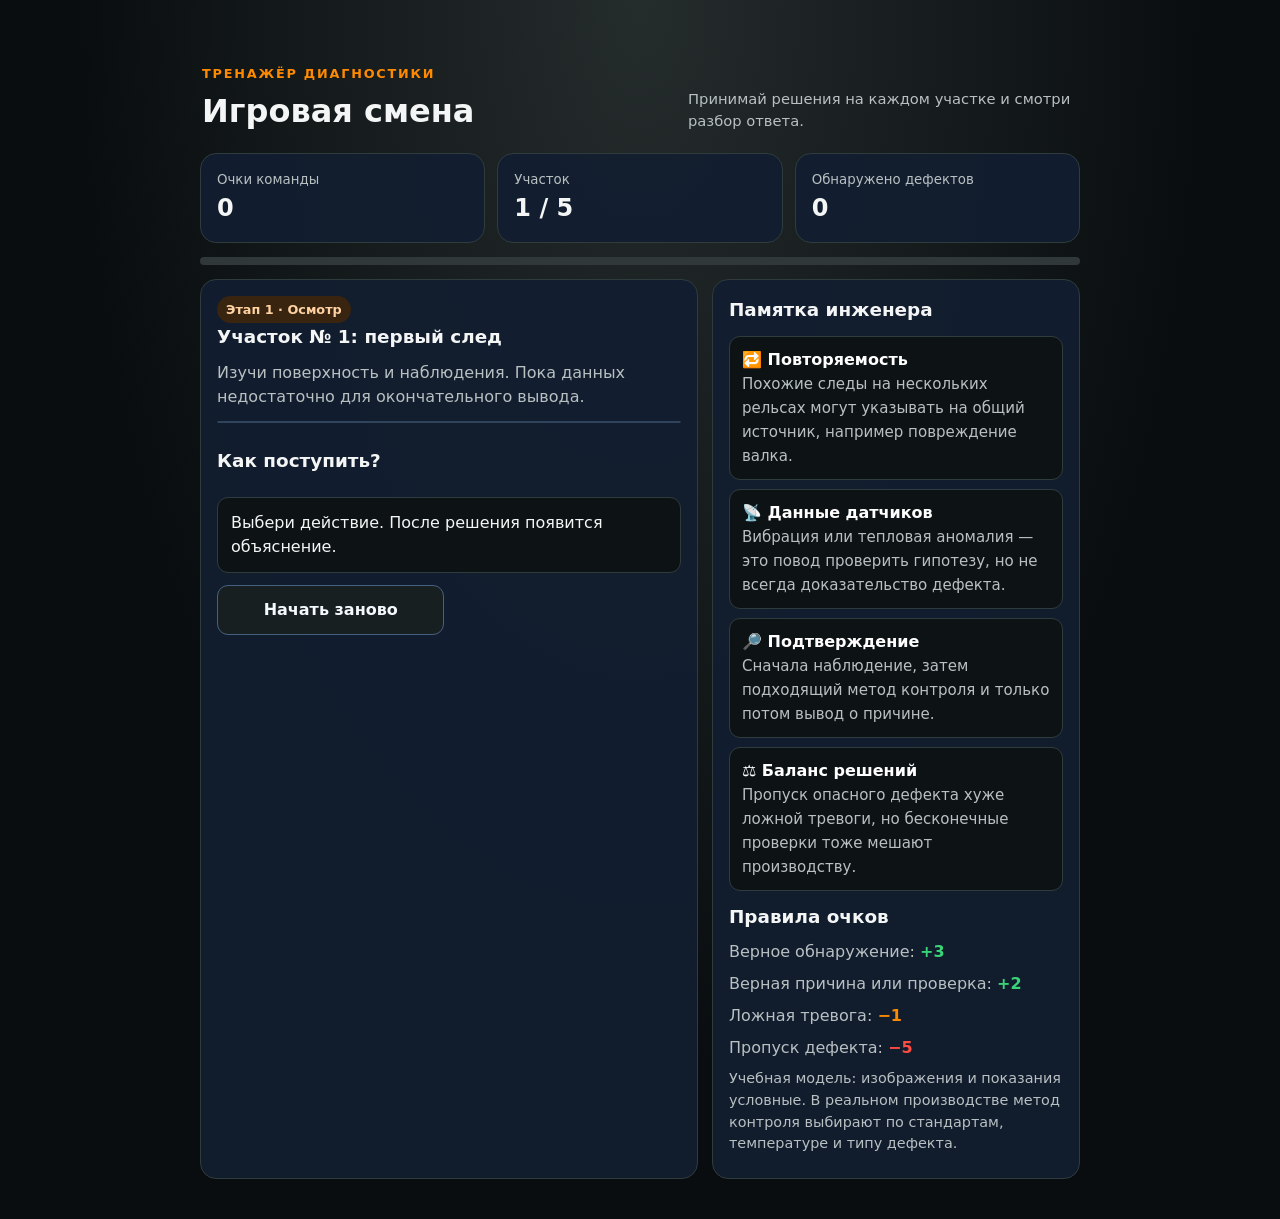
==== game.html @ 3565a5e2 "Add files via upload" ====
<!DOCTYPE html>
<html lang="en">
<head>
    <meta charset="UTF-8">
    <meta name="viewport" content="width=device-width, initial-scale=1.0">
    <title>Тренажер диагностики</title>
    <link href="index.css" rel="stylesheet">
</head>
<body>
<div class="padding">

<div class="section-heading" id="game"><div><div class="eyebrow">Тренажёр диагностики</div><h2>Игровая смена</h2></div><p>Принимай решения на каждом участке и смотри разбор ответа.</p></div>
<div class="stats">
 <div class="stat"><small>Очки команды</small><strong id="score">0</strong></div>
 <div class="stat"><small>Участок</small><strong id="round">1 / 5</strong></div>
 <div class="stat"><small>Обнаружено дефектов</small><strong id="found">0</strong></div>
</div>
<div class="progress"><div id="progress"></div></div>
<div class="layout">
<section class="panel">
 <span class="tag" id="stageTag">Этап 1 · Осмотр</span>
 <h2 id="caseTitle">Участок № 1: первый след</h2>
 <p id="caseIntro">Изучи поверхность и наблюдения. Пока данных недостаточно для окончательного вывода.</p>
 <div class="rail-scene" id="scene"></div>
 <div class="clues" id="clues"></div>
 <div id="decisionArea">
  <h2>Как поступить?</h2>
  <div class="choices" id="choices"></div>
 </div>
 <div class="feedback" id="feedback" aria-live="polite">Выбери действие. После решения появится объяснение.</div>
 <div class="actions">
  <button class="primary hidden" id="nextBtn">Следующий участок →</button>
  <button class="muted-btn" id="restartBtn">Начать заново</button>
 </div>
</section>
<aside class="panel">
 <h2>Памятка инженера</h2>
 <div class="clues">
  <div class="clue"><b>🔁 Повторяемость</b><span>Похожие следы на нескольких рельсах могут указывать на общий источник, например повреждение валка.</span></div>
  <div class="clue"><b>📡 Данные датчиков</b><span>Вибрация или тепловая аномалия — это повод проверить гипотезу, но не всегда доказательство дефекта.</span></div>
  <div class="clue"><b>🔎 Подтверждение</b><span>Сначала наблюдение, затем подходящий метод контроля и только потом вывод о причине.</span></div>
  <div class="clue"><b>⚖️ Баланс решений</b><span>Пропуск опасного дефекта хуже ложной тревоги, но бесконечные проверки тоже мешают производству.</span></div>
 </div>
 <h2>Правила очков</h2>
 <p>Верное обнаружение: <b style="color:var(--green)">+3</b></p>
 <p>Верная причина или проверка: <b style="color:var(--green)">+2</b></p>
 <p>Ложная тревога: <b style="color:var(--orange)">−1</b></p>
 <p>Пропуск дефекта: <b style="color:var(--red)">−5</b></p>
 <p class="small">Учебная модель: изображения и показания условные. В реальном производстве метод контроля выбирают по стандартам, температуре и типу дефекта.</p>
</aside>
</div>
</div>
</body>
</html>
---- index.css ----
:root{--bg:#090d0f;--panel:#111719;--panel2:#1a2224;--line:#303b3e;--text:#f4f5f5;--muted:#b8c0c2;--blue:#ff7900;--green:#39d477;--orange:#ff8a00;--red:#ff4c42}
*{box-sizing:border-box}body{margin:0;background:radial-gradient(ellipse at top,#252c2c 0,#090d0f 62%);color:var(--text);font:16px/1.5 system-ui,-apple-system,Segoe UI,sans-serif}
.wrap{max-width:1080px;margin:auto;padding:22px}.hero{padding:24px;border:1px solid var(--line);border-radius:20px;background:linear-gradient(120deg,#202727,#0c1112);position:relative;overflow:hidden}
.hero:after{content:"";position:absolute;right:-20px;bottom:-50px;width:300px;height:150px;border-top:8px solid #72879e;border-bottom:8px solid #72879e;transform:rotate(-13deg);opacity:.25}
.eyebrow{color:#ff8a00;font-size:.8rem;font-weight:800;letter-spacing:.14em;text-transform:uppercase}h1{font-size:clamp(2rem,5vw,3.2rem);line-height:1.05;margin:.35em 0}p{margin:.5em 0;color:var(--muted)}.hero p{max-width:700px}
.stats{display:grid;grid-template-columns:repeat(3,1fr);gap:12px;margin:14px 0}.stat,.panel{border:1px solid var(--line);background:rgba(18,30,48,.92);border-radius:16px;padding:16px}.stat small{display:block;color:var(--muted)}.stat strong{font-size:1.5rem}
.layout{display:grid;grid-template-columns:1.15fr .85fr;gap:14px}.panel h2{margin:0 0 10px;font-size:1.15rem}.tag{display:inline-block;padding:4px 9px;border-radius:99px;background:#39240f;color:#ffd2a3;font-size:.8rem;font-weight:700}
.rail-scene{border-radius:12px;overflow:hidden;background:#0a111c;border:1px solid #30445e;margin:12px 0}
.rail-scene svg{display:block;width:100%;height:auto}.clues{display:grid;gap:9px;margin:12px 0}.clue{padding:11px 12px;border:1px solid var(--line);border-radius:11px;background:#0d1315}.clue b{display:block;color:#fff}.clue span{color:var(--muted);font-size:.94rem}
.actions{display:grid;grid-template-columns:1fr 1fr;gap:9px;margin-top:12px}button{border:1px solid #46617f;background:#203b59;color:#f4f9ff;padding:12px 13px;border-radius:11px;font:inherit;font-weight:700;cursor:pointer;transition:.15s}button:hover{filter:brightness(1.15);transform:translateY(-1px)}button:focus-visible{outline:3px solid var(--blue);outline-offset:2px}.primary{background:#087bb8;border-color:#35a7e7}.safe{background:#16452d;border-color:#2a936d}.warn{background:#57300d;border-color:#a7772f}.muted-btn{background:#171f21}
.feedback{margin-top:12px;padding:13px;border-radius:11px;background:#0d1315;border:1px solid var(--line);min-height:52px}.feedback.good{border-color:#2a936d}.feedback.bad{border-color:#b15b62}
.progress{height:8px;background:#30383a;border-radius:99px;overflow:hidden;margin:10px 0 14px}.progress div{height:100%;background:linear-gradient(90deg,#ff5b00,#ffb000);width:0;transition:width .3s}
.small{font-size:.9rem;color:var(--muted)}.choices{display:grid;gap:9px}.choice{display:flex;gap:10px;align-items:flex-start;text-align:left}.choice span:first-child{font-size:1.25rem}.hidden{display:none!important}.footer{margin:16px 2px;color:var(--muted);font-size:.85rem}

.site-nav{display:flex;align-items:center;justify-content:space-between;gap:18px;padding:14px 4px 20px}
.brand{display:flex;align-items:center;gap:9px;color:#f7f7f7;text-decoration:none;font-size:1.35rem;font-weight:900;letter-spacing:.02em}
.brand-mark{color:#ff8500;font-size:1.7rem;line-height:1}
.nav-links{display:flex;align-items:center;gap:22px}
.nav-links a{color:#cbd0d1;text-decoration:none;font-size:.92rem;font-weight:700}
.nav-links a:hover{color:#ff9200}
.nav-links .nav-play{background:linear-gradient(135deg,#ff9a00,#ff5b00);color:#101010;padding:9px 15px;border-radius:8px}
.hero-cta{display:inline-flex;align-items:center;justify-content:center;margin-top:16px;padding:13px 20px;border-radius:9px;background:linear-gradient(135deg,#ff9a00,#ff5b00);color:#111;text-decoration:none;font-weight:900;letter-spacing:.02em;position:relative;z-index:1}
.hero-pills{display:flex;flex-wrap:wrap;gap:9px;margin-top:18px;position:relative;z-index:1}
.hero-pills span{padding:7px 10px;border:1px solid #394142;border-radius:8px;background:#111718;color:#e3e5e5;font-size:.88rem}
.intro-grid{display:grid;grid-template-columns:repeat(3,1fr);gap:12px;margin:15px 0 26px}
.intro-card{border:1px solid var(--line);border-radius:14px;padding:18px;background:linear-gradient(145deg,#171e20,#0e1315)}
.intro-icon{font-size:1.6rem;color:#ff8500;font-weight:900}
.intro-card h2{margin:7px 0 5px;font-size:1.1rem}.intro-card p{margin:0;font-size:.94rem}

.audience-section{margin:22px 0 26px;padding:22px;border:1px solid var(--line);border-radius:16px;background:linear-gradient(135deg,#171e20,#0c1112)}
.audience-section h2{margin:4px 0 8px;font-size:clamp(1.4rem,3vw,2rem)}
.audience-lead{max-width:780px}
.audience-grid{display:grid;grid-template-columns:repeat(3,1fr);gap:12px;margin-top:15px}
.audience-card{padding:16px;border:1px solid #394142;border-radius:12px;background:#101617}
.audience-icon{font-size:1.5rem;color:#ff8500}
.audience-card h3{margin:8px 0 6px;font-size:1.02rem}
.audience-card p{margin:0;font-size:.93rem}
.audience-note{margin-top:14px;padding:12px;border-left:3px solid #ff8500;background:#101617;border-radius:0 9px 9px 0;font-size:.92rem;color:#d7dddd}

.section-heading{display:flex;align-items:end;justify-content:space-between;gap:16px;margin:24px 2px 12px}
.section-heading h2,.closing h2{margin:4px 0;font-size:clamp(1.5rem,3vw,2rem)}
.section-heading p{max-width:390px;font-size:.92rem}
.closing{display:flex;align-items:center;justify-content:space-between;gap:18px;margin-top:20px;padding:22px;border:1px solid var(--line);border-radius:16px;background:linear-gradient(120deg,#1a2223,#0c1112)}
.closing p{max-width:650px;margin-bottom:0}
html{scroll-behavior:smooth;scroll-padding-top:14px}
.padding{padding: 40px 200px;}
@media(max-width:760px){.audience-grid{grid-template-columns:1fr}.wrap{padding:12px}.site-nav{align-items:flex-start}.nav-links{gap:10px;flex-wrap:wrap;justify-content:flex-end}.nav-links a{font-size:.82rem}.intro-grid{grid-template-columns:1fr}.section-heading,.closing{align-items:flex-start;flex-direction:column}.layout{grid-template-columns:1fr}.stats{gap:8px}.stat{padding:12px}.actions{grid-template-columns:1fr}.hero{padding:20px}}
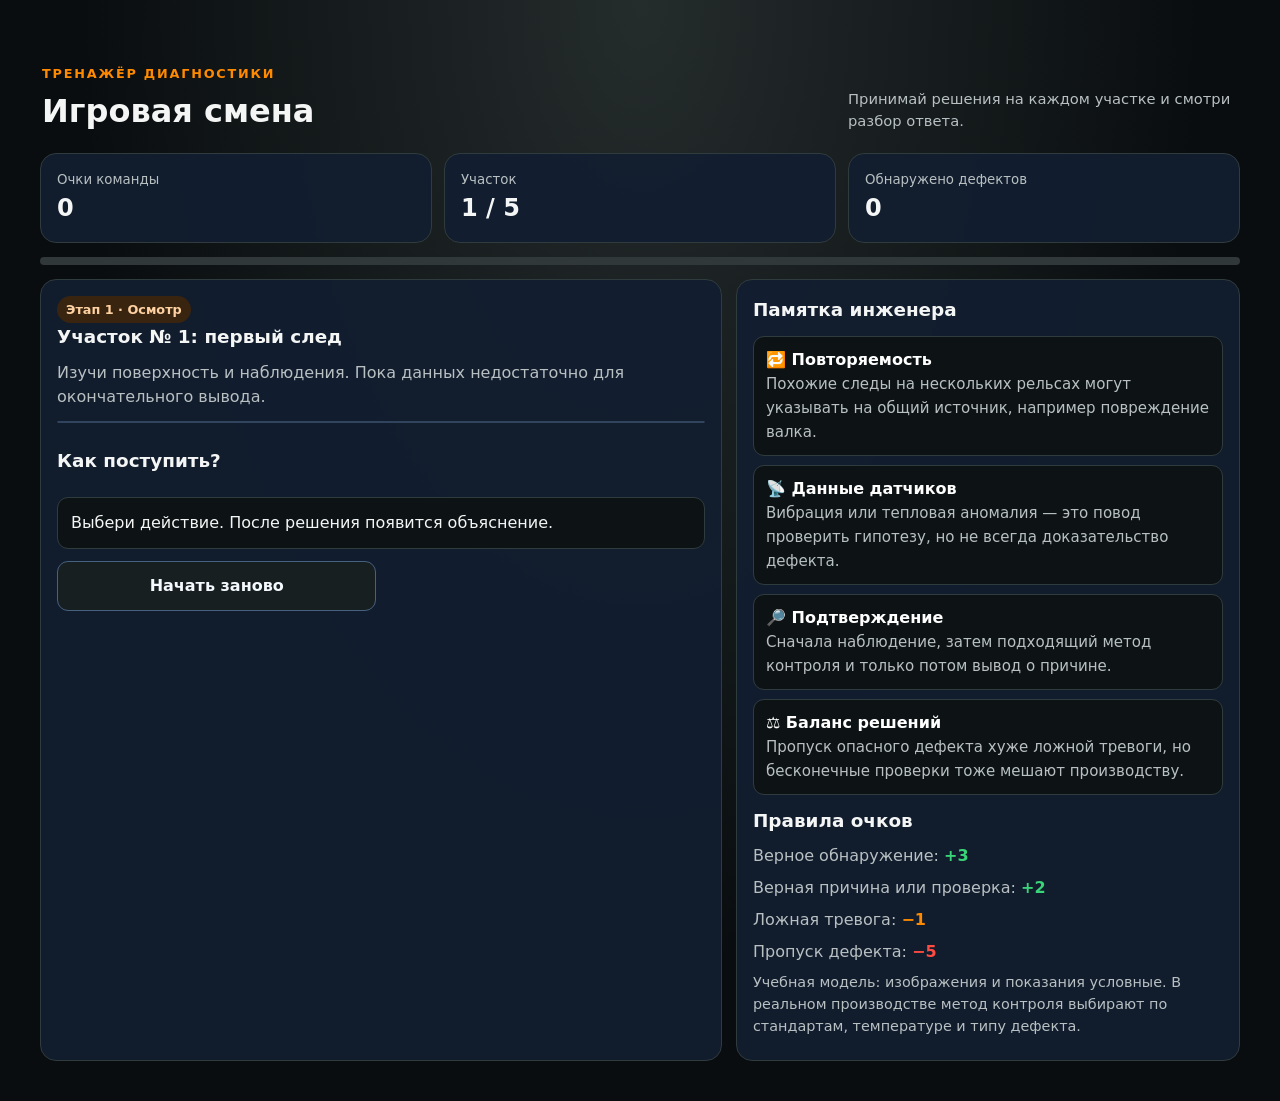
==== commit 68667834: "Add files via upload" ====
--- a/game.html
+++ b/game.html
@@ -50,5 +50,6 @@
 </aside>
 </div>
 </div>
+<script href="js.js"></script>
 </body>
 </html>
--- a/index.css
+++ b/index.css
@@ -43,5 +43,5 @@
 .closing{display:flex;align-items:center;justify-content:space-between;gap:18px;margin-top:20px;padding:22px;border:1px solid var(--line);border-radius:16px;background:linear-gradient(120deg,#1a2223,#0c1112)}
 .closing p{max-width:650px;margin-bottom:0}
 html{scroll-behavior:smooth;scroll-padding-top:14px}
-.padding{padding: 40px 200px;}
+.padding{padding: 40px;}
 @media(max-width:760px){.audience-grid{grid-template-columns:1fr}.wrap{padding:12px}.site-nav{align-items:flex-start}.nav-links{gap:10px;flex-wrap:wrap;justify-content:flex-end}.nav-links a{font-size:.82rem}.intro-grid{grid-template-columns:1fr}.section-heading,.closing{align-items:flex-start;flex-direction:column}.layout{grid-template-columns:1fr}.stats{gap:8px}.stat{padding:12px}.actions{grid-template-columns:1fr}.hero{padding:20px}}
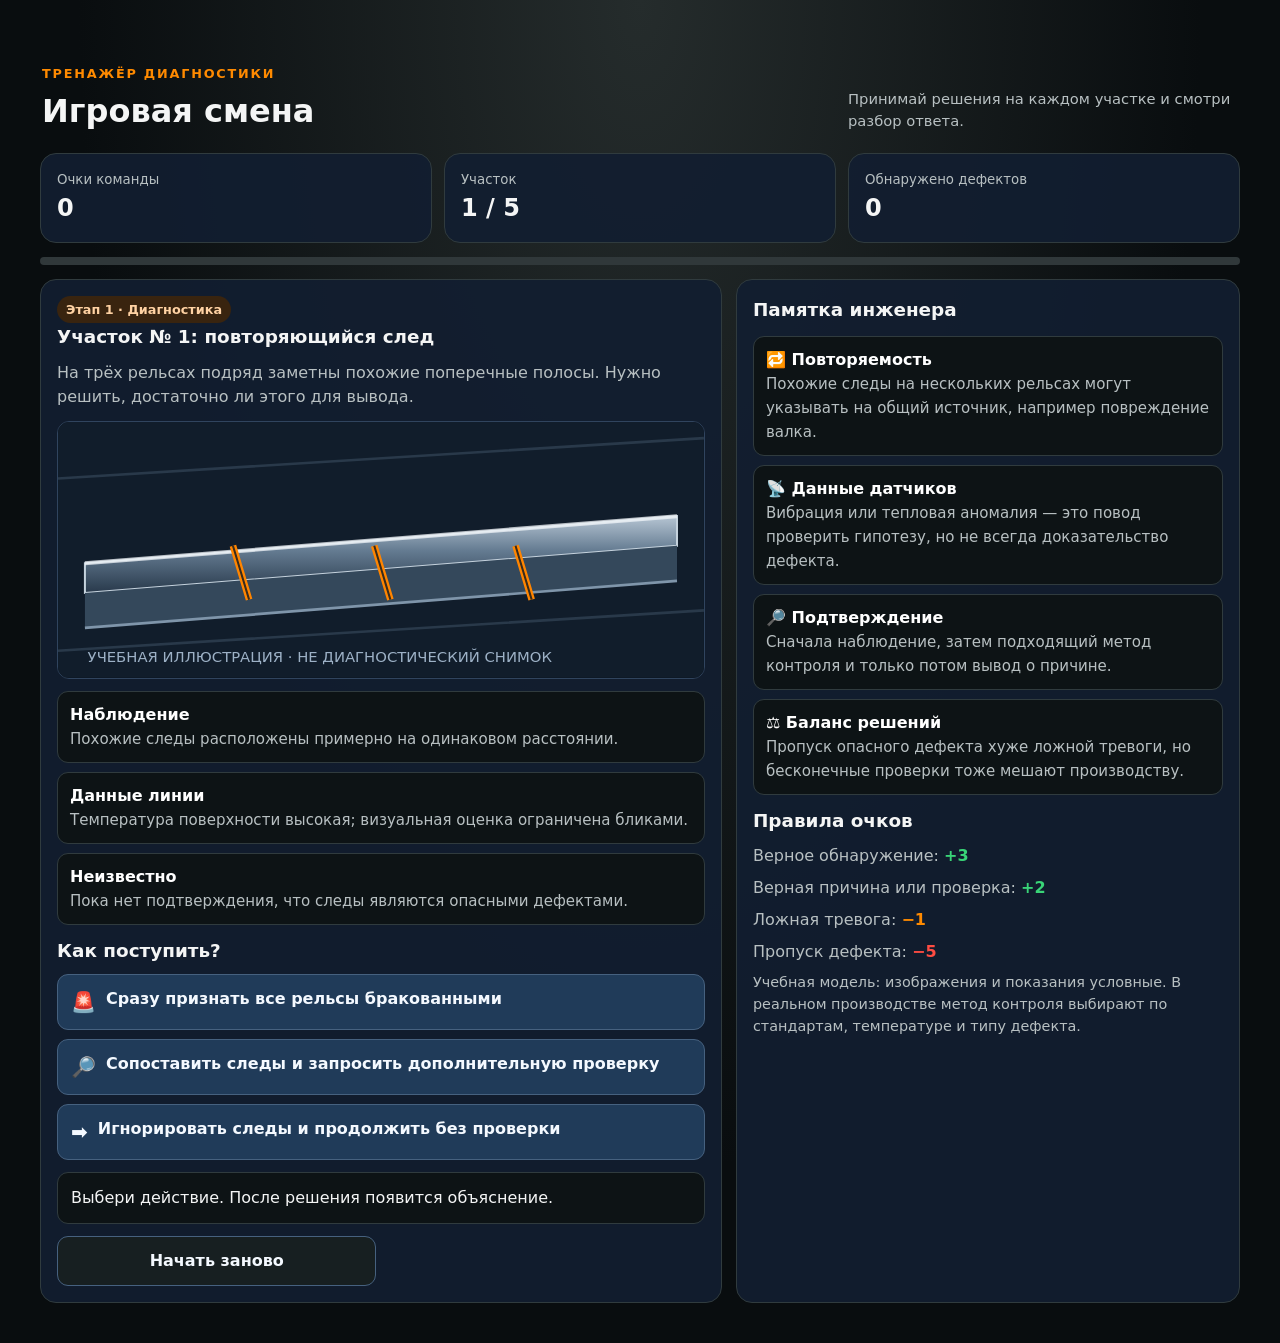
==== commit 0d552df8: "Add files via upload" ====
--- a/game.html
+++ b/game.html
@@ -41,7 +41,7 @@
   <div class="clue"><b>🔎 Подтверждение</b><span>Сначала наблюдение, затем подходящий метод контроля и только потом вывод о причине.</span></div>
   <div class="clue"><b>⚖️ Баланс решений</b><span>Пропуск опасного дефекта хуже ложной тревоги, но бесконечные проверки тоже мешают производству.</span></div>
  </div>
- <h2>Правила очков</h2>
+ <h2>Правила очков</h2> 
  <p>Верное обнаружение: <b style="color:var(--green)">+3</b></p>
  <p>Верная причина или проверка: <b style="color:var(--green)">+2</b></p>
  <p>Ложная тревога: <b style="color:var(--orange)">−1</b></p>
@@ -50,6 +50,87 @@
 </aside>
 </div>
 </div>
-<script href="js.js"></script>
+
+<script>
+const cases = [
+ {title:"Участок № 1: повторяющийся след", intro:"На трёх рельсах подряд заметны похожие поперечные полосы. Нужно решить, достаточно ли этого для вывода.", kind:"mark",
+ clues:[["Наблюдение","Похожие следы расположены примерно на одинаковом расстоянии."],["Данные линии","Температура поверхности высокая; визуальная оценка ограничена бликами."],["Неизвестно","Пока нет подтверждения, что следы являются опасными дефектами."]],
+ options:[
+ {t:"Сразу признать все рельсы бракованными",icon:"🚨",pts:-1,fb:"Слишком поспешно: похожий след — важная подсказка, но его нужно проверить. Ложные тревоги снижают результат."},
+ {t:"Сопоставить следы и запросить дополнительную проверку",icon:"🔎",pts:5,fb:"Верно! Повторяемость помогает выдвинуть гипотезу об общем источнике, а дополнительная проверка снижает неопределённость.",found:1},
+ {t:"Игнорировать следы и продолжить без проверки",icon:"➡️",pts:-5,fb:"Рискованно: повторяющиеся следы могут быть признаком проблемы оборудования. Их нельзя игнорировать."}]},
+ {title:"Участок № 2: показания датчика",intro:"После первичного осмотра система сообщает о повышенной вибрации рядом с прокатной клетью.",kind:"sensor",
+ clues:[["Сигнал","Вибрация выше обычного уровня на нескольких последовательных проходах."],["Контекст","На рельсах из первого участка были похожие следы."],["Ограничение","Датчик может реагировать и на другие источники вибрации."]],
+ options:[
+ {t:"Считать датчик окончательным доказательством",icon:"📈",pts:-1,fb:"Сигнал сам по себе не доказывает наличие дефекта. Его нужно сопоставить с осмотром и другими данными."},
+ {t:"Сопоставить сигнал с рисунком следов и проверить валок",icon:"🧭",pts:4,fb:"Хорошее решение: сочетание независимых признаков делает гипотезу сильнее. Проверка оборудования помогает установить причину.",found:1},
+ {t:"Отключить сигнал как помеху без анализа",icon:"🔇",pts:-5,fb:"Так можно пропустить важный признак неисправности. Сначала выясни источник сигнала."}]},
+ {title:"Участок № 3: возможная помеха",intro:"На поверхности видны тёмные пятна, но похожих следов на соседних рельсах нет.",kind:"stain",
+ clues:[["Наблюдение","Пятна имеют разную форму и не повторяются на одинаковых участках."],["Данные","Предварительный осмотр не выявил явной геометрической деформации."],["Задача","Не перепутать загрязнение поверхности с повреждением металла."]],
+ options:[
+ {t:"Объявить опасный дефект только по цвету",icon:"🚨",pts:-1,fb:"Цветовое отличие может быть связано с загрязнением или окалиной. Одного признака недостаточно."},
+ {t:"Провести подходящий осмотр поверхности и сверить критерии",icon:"🧪",pts:4,fb:"Верно: сначала нужно отделить поверхностную помеху от реального повреждения. Решение принимается по результату проверки.",found:0},
+ {t:"Не проверять, потому что следы не повторяются",icon:"🙈",pts:-2,fb:"Отсутствие повторяемости не гарантирует безопасность. Нужна проверка по установленным критериям."}]},
+ {title:"Участок № 4: выбор метода контроля",intro:"Есть подозрение на трещину. Рельс ещё горячий, поэтому не каждый способ проверки одинаково удобен.",kind:"crack",
+ clues:[["Признак","Линейный след выглядит подозрительно и требует подтверждения."],["Условие","Высокая температура ограничивает применение некоторых приборов и методик."],["Цель","Выбрать контроль, подходящий для конкретного дефекта и температуры."]],
+ options:[
+ {t:"Использовать любой прибор без проверки его температурных ограничений",icon:"⚠️",pts:-2,fb:"Нельзя игнорировать рабочие температуры и ограничения оборудования. Метод должен быть пригоден для условий линии."},
+ {t:"Остановить решение на визуальном впечатлении",icon:"👁️",pts:-1,fb:"Визуальный осмотр полезен, но подозрение на трещину требует подтверждения подходящим методом."},
+ {t:"Выбрать валидированный для горячего металла контроль и подтвердить результат",icon:"🛠️",pts:5,fb:"Верно! Метод подбирают под тип дефекта, температуру и требования технологии. Подтверждение не позволяет принять догадку за факт.",found:1}]},
+ {title:"Участок № 5: вывод о причине",intro:"Несколько наблюдений указывают на похожие дефекты, а проверка оборудования выявила подозрительный участок валка.",kind:"roller",
+ clues:[["Сводка","Повторяющийся рисунок обнаружен на нескольких рельсах."],["Оборудование","При осмотре валка найдено повреждение, совпадающее по расположению с рисунком следов."],["Финальная задача","Сформулировать обоснованный вывод и безопасное действие."]],
+ options:[
+ {t:"Зафиксировать вероятную связь, изолировать подозрительную продукцию для проверки и сообщить специалисту",icon:"✅",pts:5,fb:"Отлично! Вы связали признаки с вероятной причиной и выбрали безопасное действие. Окончательное решение о годности принимает ответственный контроль качества.",found:1},
+ {t:"Считать все рельсы заведомо безопасными, раз линия продолжает работать",icon:"➡️",pts:-5,fb:"Работа линии не доказывает отсутствие дефектов. Подозрительную продукцию нужно проверить по процедуре качества."},
+ {t:"Объявить причиной валок без документирования и проверки",icon:"❓",pts:-2,fb:"Гипотеза правдоподобна, но её нужно документировать и подтвердить. Важно сохранять цепочку доказательств."}]}
+];
+let idx=0, score=0, found=0, answered=false;
+const $=id=>document.getElementById(id);
+function railSVG(kind){
+ const crack = kind==="crack"||kind==="roller";
+ const stain = kind==="stain";
+ const sensor = kind==="sensor";
+ let marks="";
+ if(kind==="mark") marks='<path d="M130 92 l12 40 M235 92 l12 40 M340 92 l12 40" stroke="#ff8500" stroke-width="5"/><path d="M130 92 l12 40 M235 92 l12 40 M340 92 l12 40" stroke="#382b1c" stroke-width="1.5"/>';
+ if(crack) marks='<path d="M250 83 l-12 18 10 8 -18 21 9 14" stroke="#161d26" stroke-width="5" fill="none"/><path d="M250 83 l-12 18 10 8 -18 21 9 14" stroke="#ff6d79" stroke-width="1.5" fill="none"/>';
+ if(stain) marks='<ellipse cx="165" cy="110" rx="28" ry="10" fill="#182a38" opacity=".75"/><ellipse cx="335" cy="120" rx="17" ry="7" fill="#182a38" opacity=".65"/>';
+ if(sensor) marks='<path d="M60 135 L105 135 L120 108 L145 151 L175 95 L200 139 L225 122 L250 136 L275 87 L302 145 L330 115 L360 135 L410 135" stroke="#54d8ff" stroke-width="3" fill="none"/>';
+ return `<svg viewBox="0 0 480 190" role="img" aria-label="Иллюстрация рельса и наблюдаемого признака"><defs><linearGradient id="steel" x1="0" x2="0" y1="0" y2="1"><stop stop-color="#b6c5d3"/><stop offset=".45" stop-color="#647b91"/><stop offset="1" stop-color="#28394b"/></linearGradient><linearGradient id="glow"><stop stop-color="#ff7d42"/><stop offset="1" stop-color="#ffce69"/></linearGradient></defs><rect width="480" height="190" fill="${sensor?'#091b2b':'#111d2b'}"/><path d="M0 42 L480 12 M0 170 L480 140" stroke="#29394a" stroke-width="2"/>${sensor?'<text x="24" y="34" fill="#7ce6ff" font-size="12">СИГНАЛ ДАТЧИКА · УСЛОВНЫЙ</text>':''}<path d="M20 105 L460 70 L460 92 L20 127 Z" fill="url(#steel)" stroke="#c5d2dd" stroke-width="1.5"/><path d="M20 127 L460 92 L460 118 L20 153 Z" fill="#34485b"/><path d="M20 105 L460 70" stroke="#f2f6fa" stroke-width="3" opacity=".75"/><path d="M20 153 L460 118" stroke="#7f95aa" stroke-width="2"/>${marks}<text x="22" y="178" fill="#9db1c6" font-size="11">УЧЕБНАЯ ИЛЛЮСТРАЦИЯ · НЕ ДИАГНОСТИЧЕСКИЙ СНИМОК</text></svg>`;
+}
+function render(){
+ const c=cases[idx]; answered=false;
+ $('score').textContent=score; $('round').textContent=`${idx+1} / ${cases.length}`; $('found').textContent=found;
+ $('progress').style.width=`${idx/cases.length*100}%`;
+ $('stageTag').textContent=`Этап ${idx+1} · ${idx===4?'Подтверждение':'Диагностика'}`;
+ $('caseTitle').textContent=c.title; $('caseIntro').textContent=c.intro;
+ $('scene').innerHTML=railSVG(c.kind);
+ $('clues').innerHTML=c.clues.map(x=>`<div class="clue"><b>${x[0]}</b><span>${x[1]}</span></div>`).join('');
+ $('choices').innerHTML='';
+ c.options.forEach((o,i)=>{const b=document.createElement('button');b.className='choice';b.innerHTML=`<span>${o.icon}</span><span>${o.t}</span>`;b.onclick=()=>choose(i);$('choices').appendChild(b)});
+ $('feedback').className='feedback';$('feedback').textContent='Выбери действие. После решения появится объяснение.';
+ $('nextBtn').classList.add('hidden');$('decisionArea').classList.remove('hidden');
+}
+function choose(i){
+ if(answered)return;answered=true;
+ const c=cases[idx],o=c.options[i];score+=o.pts;if(o.found)found++;
+ $('score').textContent=score;$('found').textContent=found;
+ $('feedback').className='feedback '+(o.pts>0?'good':'bad');
+ $('feedback').innerHTML=`<b>${o.pts>0?'Хорошее решение':'Разбор решения'} · ${o.pts>0?'+':''}${o.pts} очк.</b><br>${o.fb}`;
+ [...$('choices').children].forEach((b,n)=>{b.disabled=true;if(n===i)b.style.borderColor=o.pts>0?'#48d597':'#ff6d79'});
+ $('nextBtn').textContent=idx===cases.length-1?'Показать результат →':'Следующий участок →';
+ $('nextBtn').classList.remove('hidden');$('progress').style.width=`${(idx+1)/cases.length*100}%`;
+}
+function finish(){
+ $('stageTag').textContent='Итоги миссии';$('caseTitle').textContent='Смена завершена!';
+ $('caseIntro').textContent=`Ты набрал(а) ${score} очков и отметил(а) ${found} важных эпизодов обнаружения или подтверждения.`;
+ $('scene').innerHTML='<svg viewBox="0 0 480 150"><rect width="480" height="150" fill="#10253a"/><text x="240" y="72" fill="#54b7ff" font-size="28" font-weight="bold" text-anchor="middle">МИССИЯ ЗАВЕРШЕНА</text><text x="240" y="105" fill="#d7e9f8" font-size="16" text-anchor="middle">Наблюдай · Проверяй · Подтверждай</text></svg>';
+ $('clues').innerHTML=`<div class="clue"><b>Твой результат: ${score} очков</b><span>${score>=15?'Отличная работа: ты сопоставлял признаки и проверял гипотезы.':score>=5?'Хороший старт. Помни: сигнал — это повод для проверки, а не всегда доказательство.':'Попробуй ещё раз: обращай внимание на повторяемость и не пропускай подозрительные признаки.'}</span></div><div class="clue"><b>Главный вывод</b><span>Надёжная диагностика строится на цепочке: наблюдение → гипотеза → подходящая проверка → подтверждение → безопасное решение.</span></div>`;
+ $('decisionArea').classList.add('hidden');$('nextBtn').classList.add('hidden');$('progress').style.width='100%';
+ $('feedback').className='feedback good';$('feedback').textContent='Спасибо за игру! Можно начать новую смену.';
+}
+$('nextBtn').onclick=()=>{if(idx<cases.length-1){idx++;render()}else finish()};
+$('restartBtn').onclick=()=>{idx=0;score=0;found=0;render()};
+render();
+</script>
 </body>
 </html>
